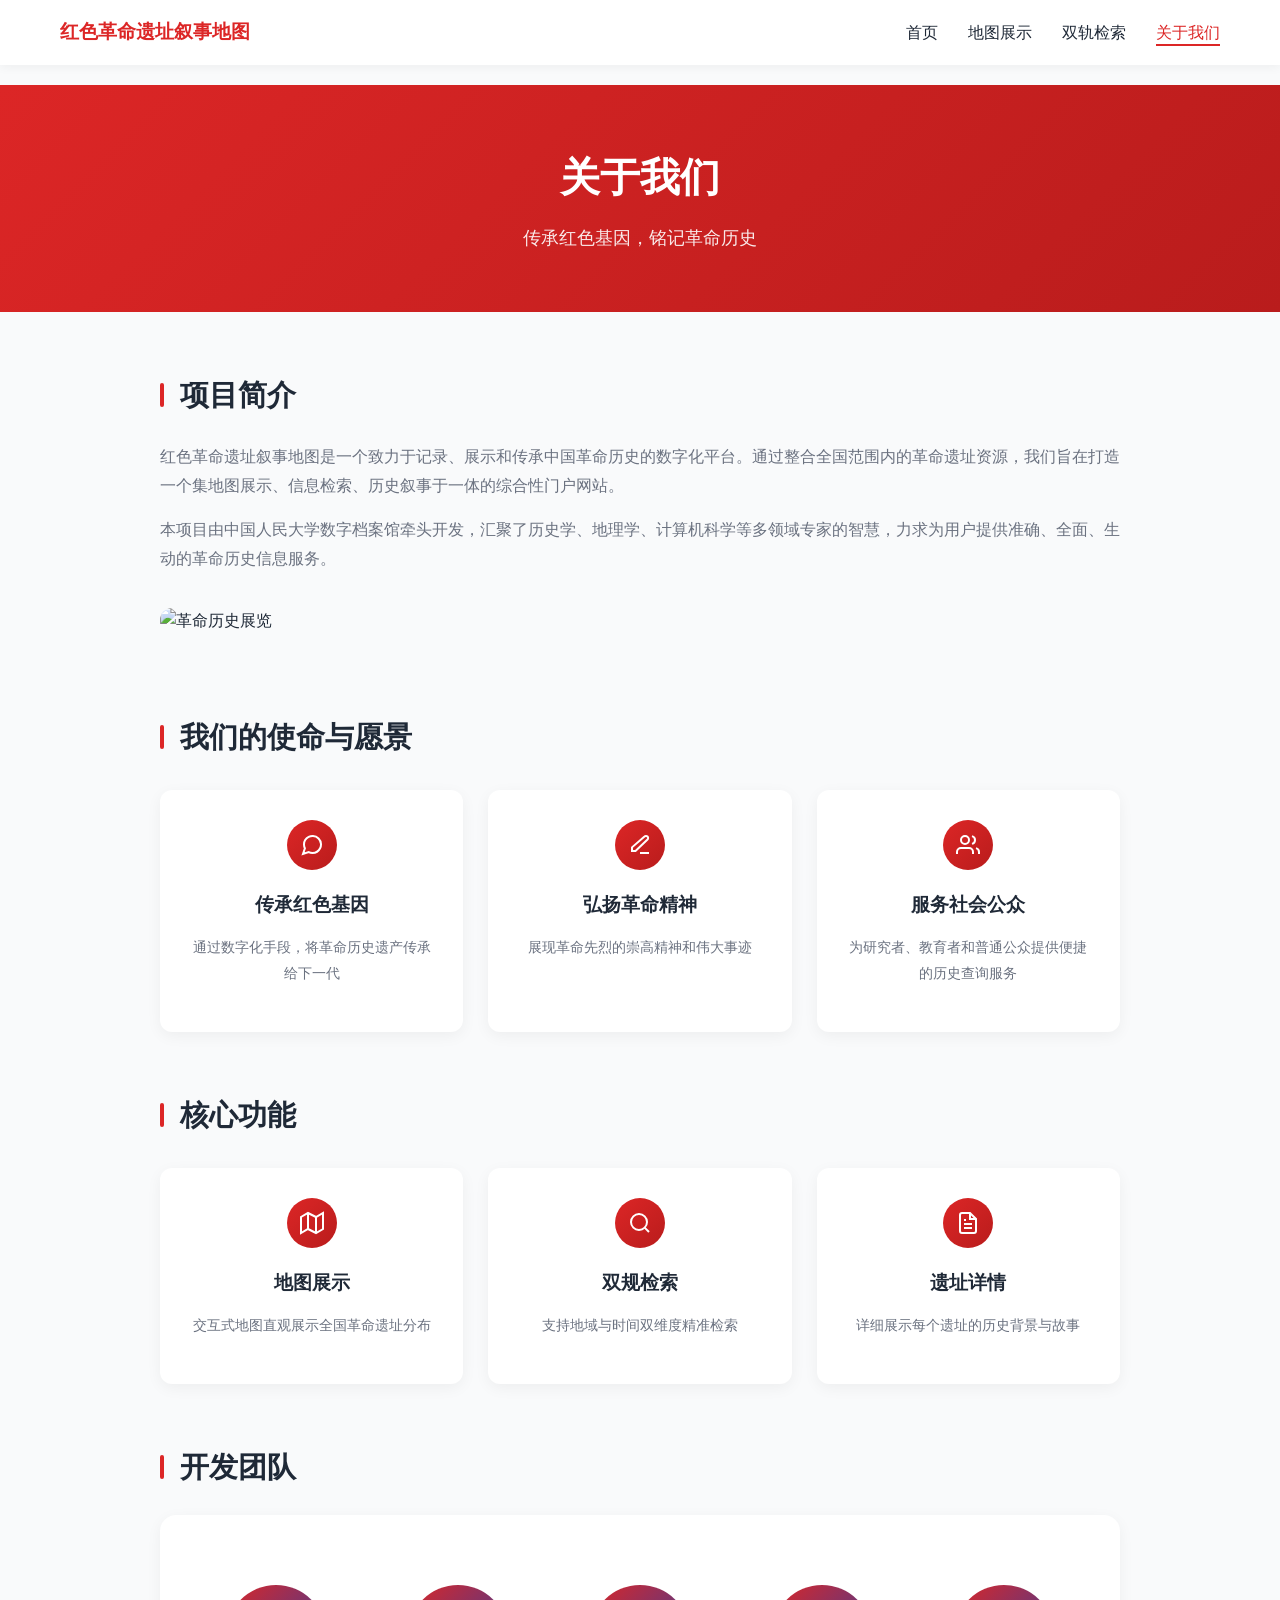
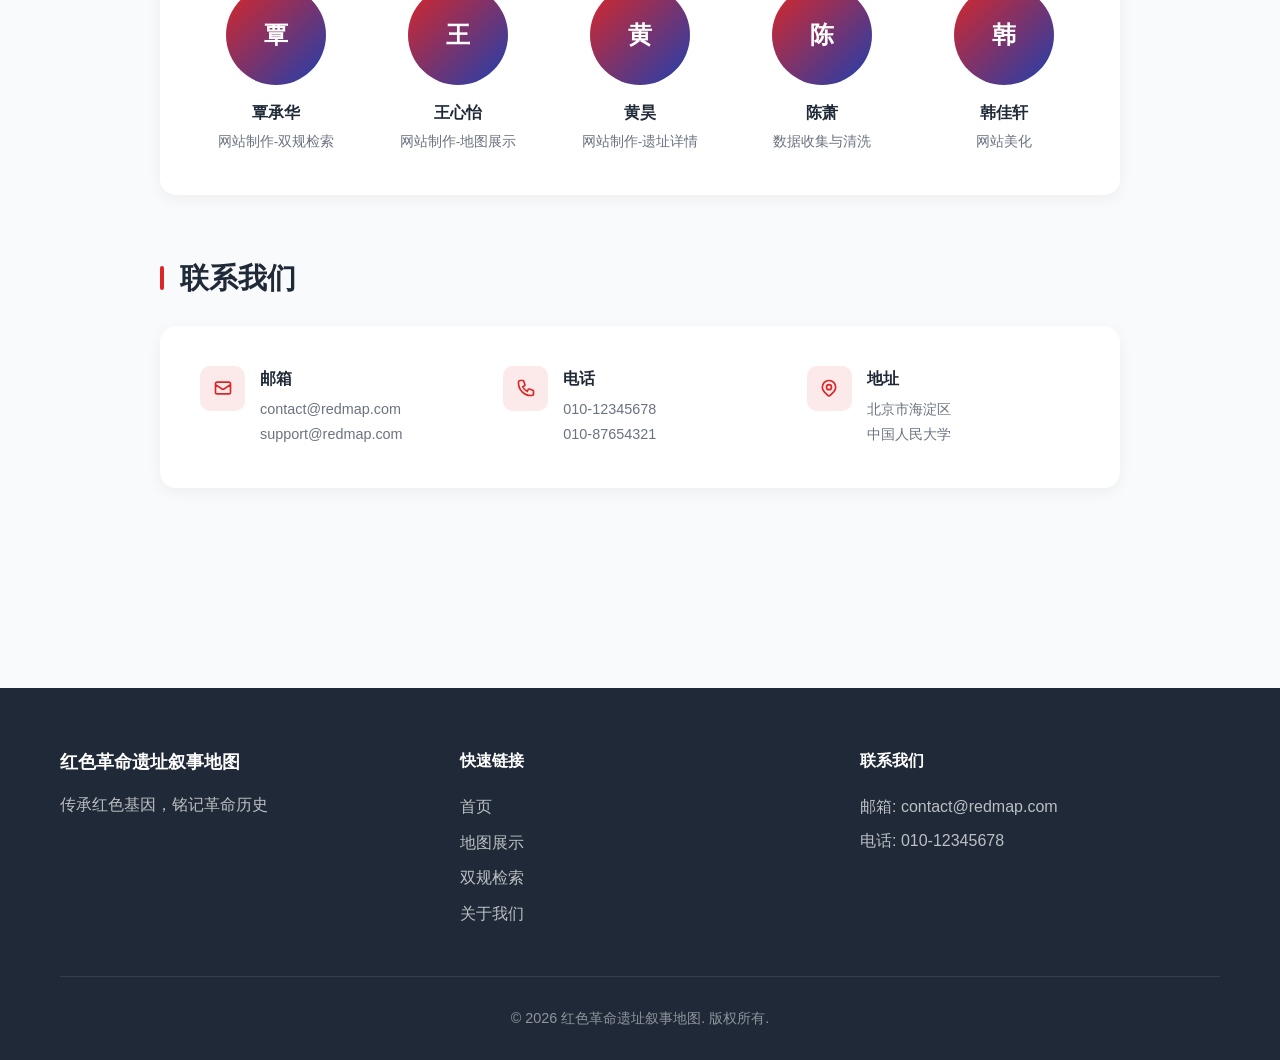
==== about.html @ 7f288722 "first submit" ====
<!DOCTYPE html>
<html lang="zh-CN">
<head>
    <meta charset="UTF-8">
    <meta name="viewport" content="width=device-width, initial-scale=1.0">
    <title>关于我们 - 红色革命遗址叙事地图</title>
    <link rel="stylesheet" href="styles.css">
    <style>
        .about-container {
            padding-top: 85px;
            min-height: calc(100vh - 65px);
            background: var(--bg-light);
            padding-bottom: 80px;
        }

        .about-hero {
            background: linear-gradient(135deg, var(--primary-color), var(--primary-dark));
            color: white;
            padding: 60px 20px;
            text-align: center;
        }

        .about-hero h1 {
            font-size: 2.5rem;
            margin-bottom: 15px;
        }

        .about-hero p {
            font-size: 1.1rem;
            opacity: 0.9;
        }

        .about-content {
            max-width: 1000px;
            margin: 0 auto;
            padding: 60px 20px;
        }

        .section {
            margin-bottom: 60px;
        }

        .section h2 {
            font-size: 1.8rem;
            margin-bottom: 25px;
            color: var(--text-dark);
            position: relative;
            padding-left: 20px;
        }

        .section h2::before {
            content: '';
            position: absolute;
            left: 0;
            top: 50%;
            transform: translateY(-50%);
            width: 4px;
            height: 24px;
            background: var(--primary-color);
            border-radius: 2px;
        }

        .section p {
            color: var(--text-light);
            line-height: 1.8;
            margin-bottom: 15px;
            font-size: 1rem;
        }

        .section img {
            max-width: 100%;
            border-radius: 12px;
            margin: 20px 0;
        }

        .mission-cards {
            display: grid;
            grid-template-columns: repeat(auto-fit, minmax(280px, 1fr));
            gap: 25px;
            margin-top: 30px;
        }

        .mission-card {
            background: white;
            padding: 30px;
            border-radius: 12px;
            box-shadow: 0 4px 15px rgba(0, 0, 0, 0.05);
            text-align: center;
        }

        .mission-card .icon {
            width: 50px;
            height: 50px;
            margin: 0 auto 20px;
            background: linear-gradient(135deg, var(--primary-color), var(--primary-dark));
            border-radius: 50%;
            display: flex;
            align-items: center;
            justify-content: center;
            color: white;
        }

        .mission-card .icon svg {
            width: 24px;
            height: 24px;
        }

        .mission-card h3 {
            margin-bottom: 15px;
            color: var(--text-dark);
        }

        .mission-card p {
            color: var(--text-light);
            font-size: 0.9rem;
        }

        .team-section {
            background: white;
            padding: 40px;
            border-radius: 16px;
            box-shadow: 0 4px 15px rgba(0, 0, 0, 0.05);
        }

        .team-grid {
            display: grid;
            grid-template-columns: repeat(auto-fit, minmax(150px, 1fr));
            gap: 30px;
            margin-top: 30px;
        }

        .team-member {
            text-align: center;
        }

        .team-member .avatar {
            width: 100px;
            height: 100px;
            margin: 0 auto 15px;
            background: linear-gradient(135deg, var(--primary-color), var(--secondary-color));
            border-radius: 50%;
            display: flex;
            align-items: center;
            justify-content: center;
            color: white;
            font-size: 1.5rem;
            font-weight: 600;
        }

        .team-member h4 {
            margin-bottom: 5px;
            color: var(--text-dark);
        }

        .team-member p {
            color: var(--text-light);
            font-size: 0.85rem;
            margin: 0;
        }

        .contact-info {
            background: white;
            padding: 40px;
            border-radius: 16px;
            box-shadow: 0 4px 15px rgba(0, 0, 0, 0.05);
        }

        .contact-grid {
            display: grid;
            grid-template-columns: repeat(auto-fit, minmax(200px, 1fr));
            gap: 30px;
        }

        .contact-item {
            display: flex;
            align-items: flex-start;
            gap: 15px;
        }

        .contact-item .icon {
            width: 45px;
            height: 45px;
            background: rgba(220, 38, 38, 0.1);
            border-radius: 10px;
            display: flex;
            align-items: center;
            justify-content: center;
            color: var(--primary-color);
            flex-shrink: 0;
        }

        .contact-item .icon svg {
            width: 20px;
            height: 20px;
        }

        .contact-item h4 {
            margin-bottom: 5px;
            color: var(--text-dark);
        }

        .contact-item p {
            color: var(--text-light);
            margin: 0;
            font-size: 0.9rem;
        }
    </style>
</head>
<body>
    <nav class="navbar">
        <div class="nav-container">
            <div class="nav-logo">
                <span>红色革命遗址叙事地图</span>
            </div>
            <ul class="nav-links">
                <li><a href="index.html">首页</a></li>
                <li><a href="map.html">地图展示</a></li>
                <li><a href="search.html">双轨检索</a></li>
                <li><a href="about.html" class="active">关于我们</a></li>
            </ul>
            <div class="hamburger">
                <span></span>
                <span></span>
                <span></span>
            </div>
        </div>
    </nav>

    <div class="about-container">
        <div class="about-hero">
            <h1>关于我们</h1>
            <p>传承红色基因，铭记革命历史</p>
        </div>

        <div class="about-content">
            <div class="section">
                <h2>项目简介</h2>
                <p>红色革命遗址叙事地图是一个致力于记录、展示和传承中国革命历史的数字化平台。通过整合全国范围内的革命遗址资源，我们旨在打造一个集地图展示、信息检索、历史叙事于一体的综合性门户网站。</p>
                <p>本项目由中国人民大学数字档案馆牵头开发，汇聚了历史学、地理学、计算机科学等多领域专家的智慧，力求为用户提供准确、全面、生动的革命历史信息服务。</p>
                <img src="https://trae-api-cn.mchost.guru/api/ide/v1/text_to_image?prompt=red%20revolutionary%20museum%20interior%20with%20historical%20exhibits&image_size=landscape_16_9" alt="革命历史展览">
            </div>

            <div class="section">
                <h2>我们的使命与愿景</h2>
                <div class="mission-cards">
                    <div class="mission-card">
                        <div class="icon">
                            <svg viewBox="0 0 24 24" fill="none" stroke="currentColor" stroke-width="2">
                                <path d="M21 11.5a8.38 8.38 0 0 1-.9 3.8 8.5 8.5 0 0 1-7.6 4.7 8.38 8.38 0 0 1-3.8-.9L3 21l1.9-5.7a8.38 8.38 0 0 1-.9-3.8 8.5 8.5 0 0 1 4.7-7.6 8.38 8.38 0 0 1 3.8-.9h.5a8.48 8.48 0 0 1 8 8v.5z"></path>
                            </svg>
                        </div>
                        <h3>传承红色基因</h3>
                        <p>通过数字化手段，将革命历史遗产传承给下一代</p>
                    </div>
                    <div class="mission-card">
                        <div class="icon">
                            <svg viewBox="0 0 24 24" fill="none" stroke="currentColor" stroke-width="2">
                                <path d="M12 20h9M16.5 3.5a2.121 2.121 0 0 1 3 3L7.5 18H4v-3.667L16.5 3.5z"></path>
                            </svg>
                        </div>
                        <h3>弘扬革命精神</h3>
                        <p>展现革命先烈的崇高精神和伟大事迹</p>
                    </div>
                    <div class="mission-card">
                        <div class="icon">
                            <svg viewBox="0 0 24 24" fill="none" stroke="currentColor" stroke-width="2">
                                <path d="M17 21v-2a4 4 0 0 0-4-4H5a4 4 0 0 0-4 4v2"></path>
                                <circle cx="9" cy="7" r="4"></circle>
                                <path d="M23 21v-2a4 4 0 0 0-3-3.87"></path>
                                <path d="M16 3.13a4 4 0 0 1 0 7.75"></path>
                            </svg>
                        </div>
                        <h3>服务社会公众</h3>
                        <p>为研究者、教育者和普通公众提供便捷的历史查询服务</p>
                    </div>
                </div>
            </div>

            <div class="section">
                <h2>核心功能</h2>
                <div class="mission-cards">
                    <div class="mission-card">
                        <div class="icon">
                            <svg viewBox="0 0 24 24" fill="none" stroke="currentColor" stroke-width="2">
                                <polygon points="1 6 1 22 8 18 16 22 23 18 23 2 16 6 8 2 1 6"></polygon>
                                <line x1="8" y1="2" x2="8" y2="18"></line>
                                <line x1="16" y1="6" x2="16" y2="22"></line>
                            </svg>
                        </div>
                        <h3>地图展示</h3>
                        <p>交互式地图直观展示全国革命遗址分布</p>
                    </div>
                    <div class="mission-card">
                        <div class="icon">
                            <svg viewBox="0 0 24 24" fill="none" stroke="currentColor" stroke-width="2">
                                <circle cx="11" cy="11" r="8"></circle>
                                <line x1="21" y1="21" x2="16.65" y2="16.65"></line>
                            </svg>
                        </div>
                        <h3>双规检索</h3>
                        <p>支持地域与时间双维度精准检索</p>
                    </div>
                    <div class="mission-card">
                        <div class="icon">
                            <svg viewBox="0 0 24 24" fill="none" stroke="currentColor" stroke-width="2">
                                <path d="M14 2H6a2 2 0 0 0-2 2v16a2 2 0 0 0 2 2h12a2 2 0 0 0 2-2V8z"></path>
                                <polyline points="14 2 14 8 20 8"></polyline>
                                <line x1="16" y1="13" x2="8" y2="13"></line>
                                <line x1="16" y1="17" x2="8" y2="17"></line>
                                <polyline points="10 9 9 9 8 9"></polyline>
                            </svg>
                        </div>
                        <h3>遗址详情</h3>
                        <p>详细展示每个遗址的历史背景与故事</p>
                    </div>
                </div>
            </div>

            <div class="section">
                <h2>开发团队</h2>
                <div class="team-section">
                    <div class="team-grid">
                        <div class="team-member">
                            <div class="avatar">覃</div>
                            <h4>覃承华</h4>
                            <p>网站制作-双规检索</p>
                        </div>
                        <div class="team-member">
                            <div class="avatar">王</div>
                            <h4>王心怡</h4>
                            <p>网站制作-地图展示</p>
                        </div>
                        <div class="team-member">
                            <div class="avatar">黄</div>
                            <h4>黄昊</h4>
                            <p>网站制作-遗址详情</p>
                        </div>
                        <div class="team-member">
                            <div class="avatar">陈</div>
                            <h4>陈萧</h4>
                            <p>数据收集与清洗</p>
                        </div>
                        <div class="team-member">
                            <div class="avatar">韩</div>
                            <h4>韩佳轩</h4>
                            <p>网站美化</p>
                        </div>
                    </div>
                </div>
            </div>

            <div class="section">
                <h2>联系我们</h2>
                <div class="contact-info">
                    <div class="contact-grid">
                        <div class="contact-item">
                            <div class="icon">
                                <svg viewBox="0 0 24 24" fill="none" stroke="currentColor" stroke-width="2">
                                    <path d="M3 8l7.89 5.26a2 2 0 0 0 2.22 0L21 8M5 19h14a2 2 0 0 0 2-2V7a2 2 0 0 0-2-2H5a2 2 0 0 0-2 2v10a2 2 0 0 0 2 2z"></path>
                                </svg>
                            </div>
                            <div>
                                <h4>邮箱</h4>
                                <p>contact@redmap.com</p>
                                <p>support@redmap.com</p>
                            </div>
                        </div>
                        <div class="contact-item">
                            <div class="icon">
                                <svg viewBox="0 0 24 24" fill="none" stroke="currentColor" stroke-width="2">
                                    <path d="M3 5a2 2 0 0 1 2-2h3.28a1 1 0 0 1 .948.684l1.498 4.493a1 1 0 0 1-.502 1.21l-2.257 1.13a11.042 11.042 0 0 0 5.516 5.516l1.13-2.257a1 1 0 0 1 1.21-.502l4.493 1.498a1 1 0 0 1 .684.949V19a2 2 0 0 1-2 2h-1C9.716 21 3 14.284 3 6V5z"></path>
                                </svg>
                            </div>
                            <div>
                                <h4>电话</h4>
                                <p>010-12345678</p>
                                <p>010-87654321</p>
                            </div>
                        </div>
                        <div class="contact-item">
                            <div class="icon">
                                <svg viewBox="0 0 24 24" fill="none" stroke="currentColor" stroke-width="2">
                                    <path d="M17.657 16.657L13.414 20.9a1.998 1.998 0 0 1-2.827 0l-4.244-4.243a8 8 0 1 1 11.314 0z"></path>
                                    <path d="M15 11a3 3 0 1 1-6 0 3 3 0 0 1 6 0z"></path>
                                </svg>
                            </div>
                            <div>
                                <h4>地址</h4>
                                <p>北京市海淀区</p>
                                <p>中国人民大学</p>
                            </div>
                        </div>
                    </div>
                </div>
            </div>
        </div>
    </div>

    <footer class="footer">
        <div class="container">
            <div class="footer-content">
                <div class="footer-info">
                    <div class="footer-logo">
                        <span>红色革命遗址叙事地图</span>
                    </div>
                    <p>传承红色基因，铭记革命历史</p>
                </div>
                <div class="footer-links">
                    <h4>快速链接</h4>
                    <ul>
                        <li><a href="index.html">首页</a></li>
                        <li><a href="map.html">地图展示</a></li>
                        <li><a href="search.html">双规检索</a></li>
                        <li><a href="about.html">关于我们</a></li>
                    </ul>
                </div>
                <div class="footer-contact">
                    <h4>联系我们</h4>
                    <p>邮箱: contact@redmap.com</p>
                    <p>电话: 010-12345678</p>
                </div>
            </div>
            <div class="footer-bottom">
                <p>&copy; 2026 红色革命遗址叙事地图. 版权所有.</p>
            </div>
        </div>
    </footer>

    <script src="script.js"></script>
</body>
</html>
---- styles.css ----
* {
    margin: 0;
    padding: 0;
    box-sizing: border-box;
}

:root {
    --primary-color: #dc2626;
    --primary-dark: #b91c1c;
    --secondary-color: #1e40af;
    --text-dark: #1f2937;
    --text-light: #6b7280;
    --bg-light: #f9fafb;
    --bg-white: #ffffff;
    --border-color: #e5e7eb;
}

body {
    font-family: 'PingFang SC', 'Microsoft YaHei', sans-serif;
    line-height: 1.6;
    color: var(--text-dark);
}

.container {
    max-width: 1200px;
    margin: 0 auto;
    padding: 0 20px;
}

.navbar {
    position: fixed;
    top: 0;
    left: 0;
    width: 100%;
    background: rgba(255, 255, 255, 0.95);
    backdrop-filter: blur(10px);
    box-shadow: 0 2px 10px rgba(0, 0, 0, 0.05);
    z-index: 1000;
}

.nav-container {
    max-width: 1200px;
    margin: 0 auto;
    padding: 0 20px;
    display: flex;
    justify-content: space-between;
    align-items: center;
    height: 65px;
}

.nav-logo {
    display: flex;
    align-items: center;
    gap: 10px;
}

.nav-logo img {
    width: 40px;
    height: 40px;
    border-radius: 8px;
}

.nav-logo span {
    font-size: 1.2rem;
    font-weight: 700;
    color: var(--primary-color);
}

.nav-links {
    display: flex;
    list-style: none;
    gap: 30px;
}

.nav-links a {
    text-decoration: none;
    color: var(--text-dark);
    font-weight: 500;
    transition: color 0.3s;
    position: relative;
}

.nav-links a:hover,
.nav-links a.active {
    color: var(--primary-color);
}

.nav-links a.active::after {
    content: '';
    position: absolute;
    bottom: -5px;
    left: 0;
    width: 100%;
    height: 2px;
    background: var(--primary-color);
}

.hamburger {
    display: none;
    flex-direction: column;
    gap: 5px;
    cursor: pointer;
}

.hamburger span {
    width: 25px;
    height: 2px;
    background: var(--text-dark);
}

.hero {
    position: relative;
    height: 100vh;
    display: flex;
    align-items: center;
    justify-content: center;
    overflow: hidden;
}

.hero-bg {
    position: absolute;
    top: 0;
    left: 0;
    width: 100%;
    height: 100%;
    background: url('index_background.png') center center / cover no-repeat;
}

.hero-content {
    position: relative;
    z-index: 1;
    text-align: center;
    color: #D4AF37;
    padding: 0 20px;
}

.hero-content h1 {
    font-size: 3.5rem;
    font-weight: 800;
    margin-bottom: 20px;
    text-shadow: 2px 2px 10px rgba(0, 0, 0, 0.5);
}

.hero-content p {
    font-size: 1.3rem;
    margin-bottom: 40px;
    opacity: 0.9;
}

.hero-buttons {
    display: flex;
    gap: 20px;
    justify-content: center;
    flex-wrap: wrap;
}

.btn {
    padding: 14px 32px;
    border-radius: 50px;
    text-decoration: none;
    font-weight: 600;
    transition: all 0.3s;
    display: inline-block;
}

.btn-primary {
    background: white;
    color: var(--primary-color);
}

.btn-primary:hover {
    background: rgba(255, 255, 255, 0.9);
    transform: translateY(-2px);
    box-shadow: 0 5px 20px rgba(0, 0, 0, 0.2);
}

.btn-secondary {
    background: transparent;
    color: white;
    border: 2px solid white;
}

.btn-secondary:hover {
    background: white;
    color: var(--primary-color);
}

.features {
    padding: 80px 0;
    background: var(--bg-light);
}

.features h2 {
    text-align: center;
    font-size: 2.2rem;
    margin-bottom: 50px;
    color: var(--text-dark);
}

.features-grid {
    display: grid;
    grid-template-columns: repeat(auto-fit, minmax(300px, 1fr));
    gap: 30px;
}

.feature-card {
    background: white;
    padding: 40px 30px;
    border-radius: 16px;
    box-shadow: 0 4px 15px rgba(0, 0, 0, 0.05);
    text-align: center;
    transition: transform 0.3s, box-shadow 0.3s;
}

.feature-card:hover {
    transform: translateY(-8px);
    box-shadow: 0 10px 30px rgba(0, 0, 0, 0.1);
}

.feature-icon {
    width: 60px;
    height: 60px;
    margin: 0 auto 20px;
    background: linear-gradient(135deg, var(--primary-color), var(--primary-dark));
    border-radius: 16px;
    display: flex;
    align-items: center;
    justify-content: center;
    color: white;
}

.feature-icon svg {
    width: 28px;
    height: 28px;
}

.feature-card h3 {
    font-size: 1.3rem;
    margin-bottom: 10px;
    color: var(--text-dark);
}

.feature-card p {
    color: var(--text-light);
    font-size: 0.95rem;
}

.stats {
    padding: 80px 0;
    background: linear-gradient(135deg, var(--primary-color), var(--primary-dark));
}

.stats-grid {
    display: grid;
    grid-template-columns: repeat(auto-fit, minmax(150px, 1fr));
    gap: 40px;
}

.stat-item {
    text-align: center;
    color: white;
}

.stat-number {
    font-size: 3rem;
    font-weight: 800;
    margin-bottom: 10px;
}

.stat-label {
    font-size: 1rem;
    opacity: 0.9;
}

.highlights {
    padding: 80px 0;
    background: white;
}

.highlights h2 {
    text-align: center;
    font-size: 2.2rem;
    margin-bottom: 50px;
    color: var(--text-dark);
}

.highlights-grid {
    display: grid;
    grid-template-columns: repeat(auto-fit, minmax(350px, 1fr));
    gap: 30px;
}

.highlight-card {
    border-radius: 16px;
    overflow: hidden;
    box-shadow: 0 4px 15px rgba(0, 0, 0, 0.1);
    transition: transform 0.3s;
}

.highlight-card:hover {
    transform: translateY(-5px);
}

.highlight-card img {
    width: 100%;
    height: 200px;
    object-fit: cover;
}

.highlight-content {
    padding: 20px;
}

.highlight-content h3 {
    font-size: 1.2rem;
    margin-bottom: 5px;
    color: var(--text-dark);
}

.highlight-content p {
    color: var(--text-light);
    font-size: 0.9rem;
    margin-bottom: 10px;
}

.tag {
    display: inline-block;
    padding: 4px 12px;
    background: rgba(220, 38, 38, 0.1);
    color: var(--primary-color);
    border-radius: 20px;
    font-size: 0.8rem;
    font-weight: 500;
}

.footer {
    background: var(--text-dark);
    color: white;
    padding: 60px 0 30px;
}

.footer-content {
    display: grid;
    grid-template-columns: repeat(auto-fit, minmax(250px, 1fr));
    gap: 40px;
    margin-bottom: 40px;
}

.footer-logo {
    display: flex;
    align-items: center;
    gap: 10px;
    margin-bottom: 15px;
}

.footer-logo img {
    width: 40px;
    height: 40px;
    border-radius: 8px;
}

.footer-logo span {
    font-size: 1.1rem;
    font-weight: 600;
}

.footer-info p {
    color: rgba(255, 255, 255, 0.7);
}

.footer-links h4,
.footer-contact h4 {
    margin-bottom: 20px;
    font-size: 1rem;
}

.footer-links ul {
    list-style: none;
}

.footer-links li {
    margin-bottom: 10px;
}

.footer-links a {
    color: rgba(255, 255, 255, 0.7);
    text-decoration: none;
    transition: color 0.3s;
}

.footer-links a:hover {
    color: white;
}

.footer-contact p {
    color: rgba(255, 255, 255, 0.7);
    margin-bottom: 8px;
}

.footer-bottom {
    border-top: 1px solid rgba(255, 255, 255, 0.1);
    padding-top: 30px;
    text-align: center;
    color: rgba(255, 255, 255, 0.5);
    font-size: 0.9rem;
}

@media (max-width: 768px) {
    .nav-links {
        position: fixed;
        top: 65px;
        left: -100%;
        width: 100%;
        background: white;
        flex-direction: column;
        padding: 20px;
        gap: 15px;
        transition: left 0.3s;
        box-shadow: 0 5px 15px rgba(0, 0, 0, 0.1);
    }

    .nav-links.active {
        left: 0;
    }

    .hamburger {
        display: flex;
    }

    .hero-content h1 {
        font-size: 2.2rem;
    }

    .hero-content p {
        font-size: 1.1rem;
    }

    .stats-grid {
        gap: 20px;
    }

    .stat-number {
        font-size: 2rem;
    }
}
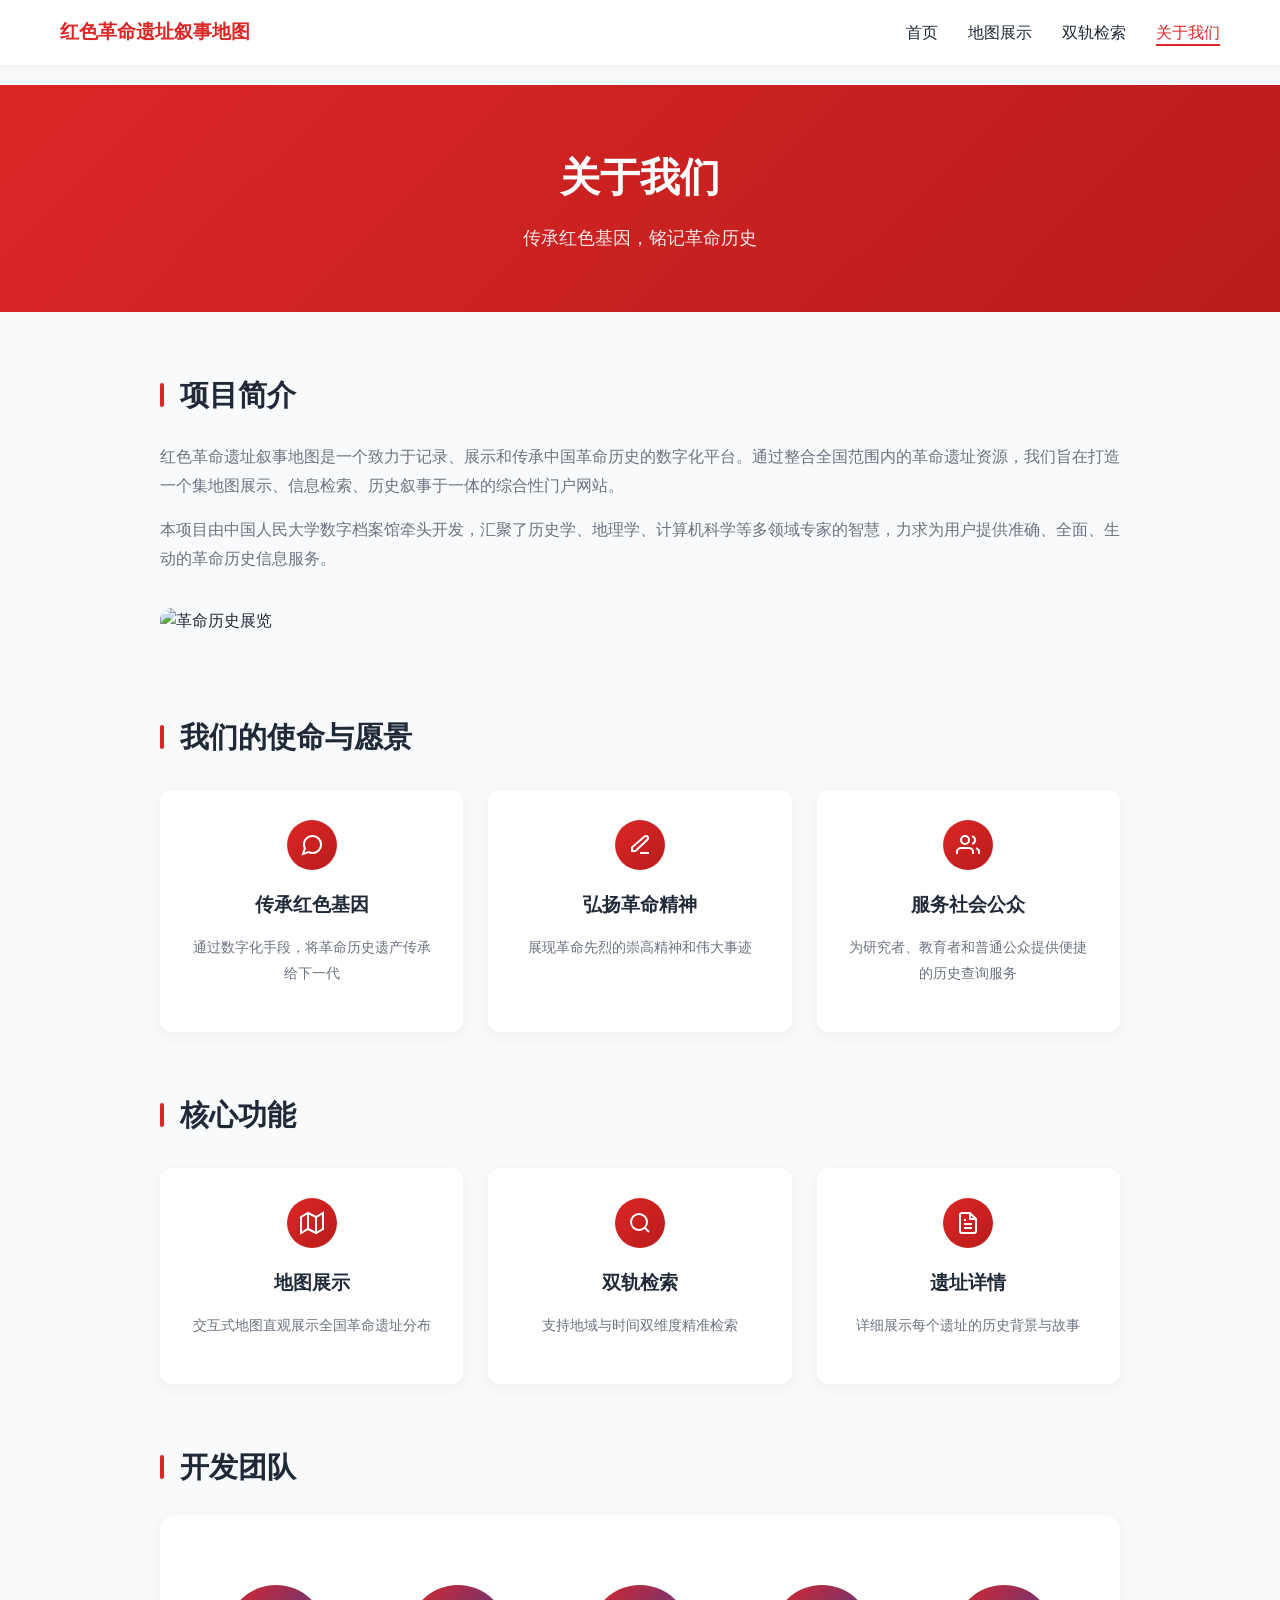
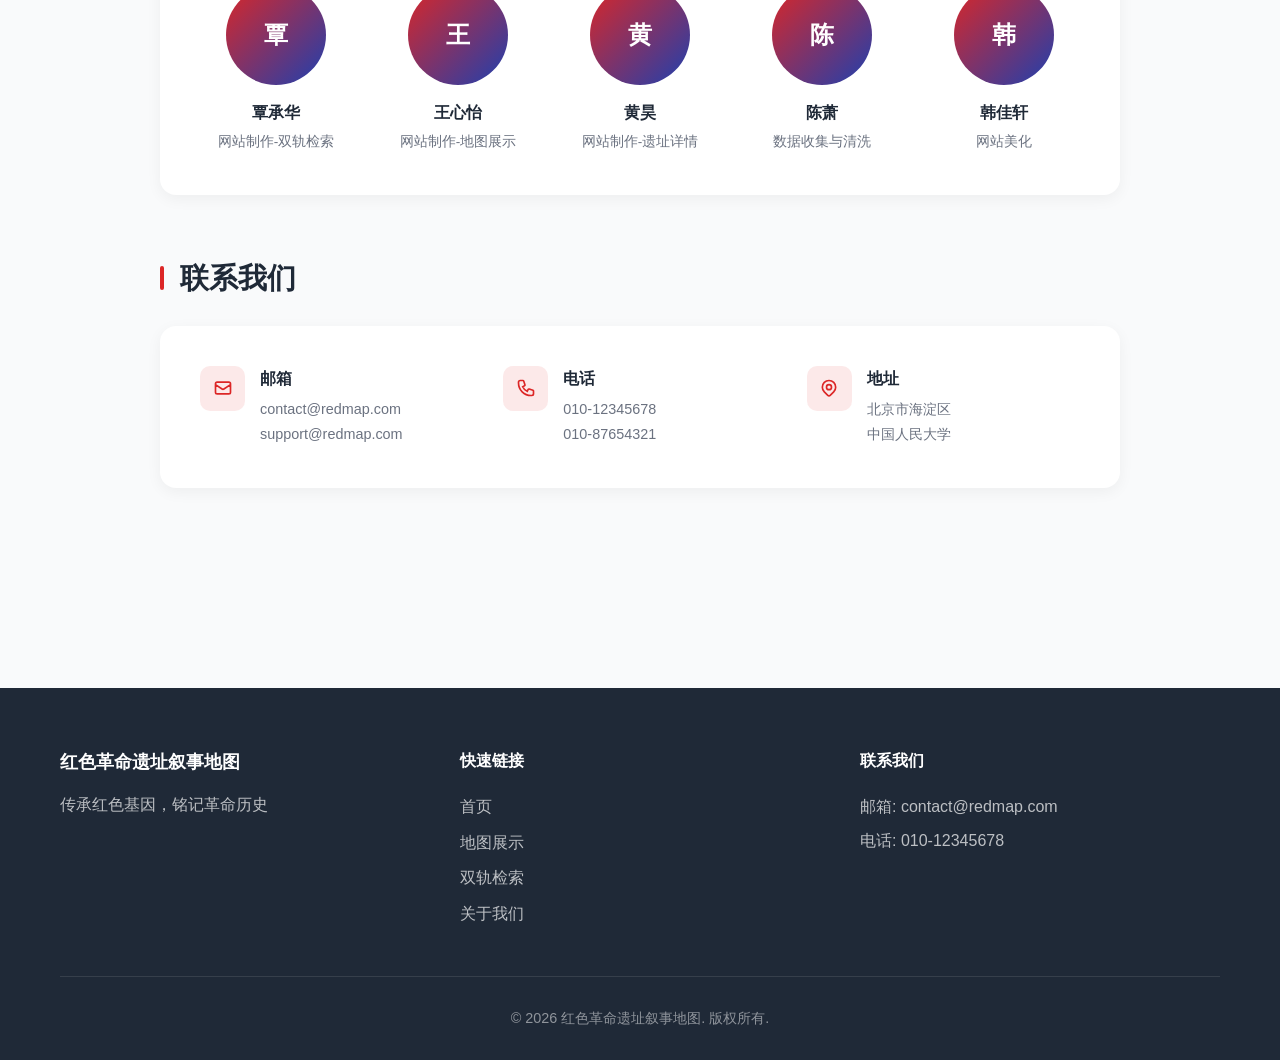
==== commit 1cb6aa99: "Add red site detail pages" ====
--- a/about.html
+++ b/about.html
@@ -297,7 +297,7 @@
                                 <line x1="21" y1="21" x2="16.65" y2="16.65"></line>
                             </svg>
                         </div>
-                        <h3>双规检索</h3>
+                        <h3>双轨检索</h3>
                         <p>支持地域与时间双维度精准检索</p>
                     </div>
                     <div class="mission-card">
@@ -323,7 +323,7 @@
                         <div class="team-member">
                             <div class="avatar">覃</div>
                             <h4>覃承华</h4>
-                            <p>网站制作-双规检索</p>
+                            <p>网站制作-双轨检索</p>
                         </div>
                         <div class="team-member">
                             <div class="avatar">王</div>
@@ -410,7 +410,7 @@
                     <ul>
                         <li><a href="index.html">首页</a></li>
                         <li><a href="map.html">地图展示</a></li>
-                        <li><a href="search.html">双规检索</a></li>
+                        <li><a href="search.html">双轨检索</a></li>
                         <li><a href="about.html">关于我们</a></li>
                     </ul>
                 </div>
@@ -428,4 +428,4 @@
 
     <script src="script.js"></script>
 </body>
-</html>+</html>
--- a/styles.css
+++ b/styles.css
@@ -291,10 +291,13 @@
 }
 
 .highlight-card {
+    display: block;
     border-radius: 16px;
     overflow: hidden;
     box-shadow: 0 4px 15px rgba(0, 0, 0, 0.1);
     transition: transform 0.3s;
+    text-decoration: none;
+    color: inherit;
 }
 
 .highlight-card:hover {
@@ -442,4 +445,4 @@
     .stat-number {
         font-size: 2rem;
     }
-}+}
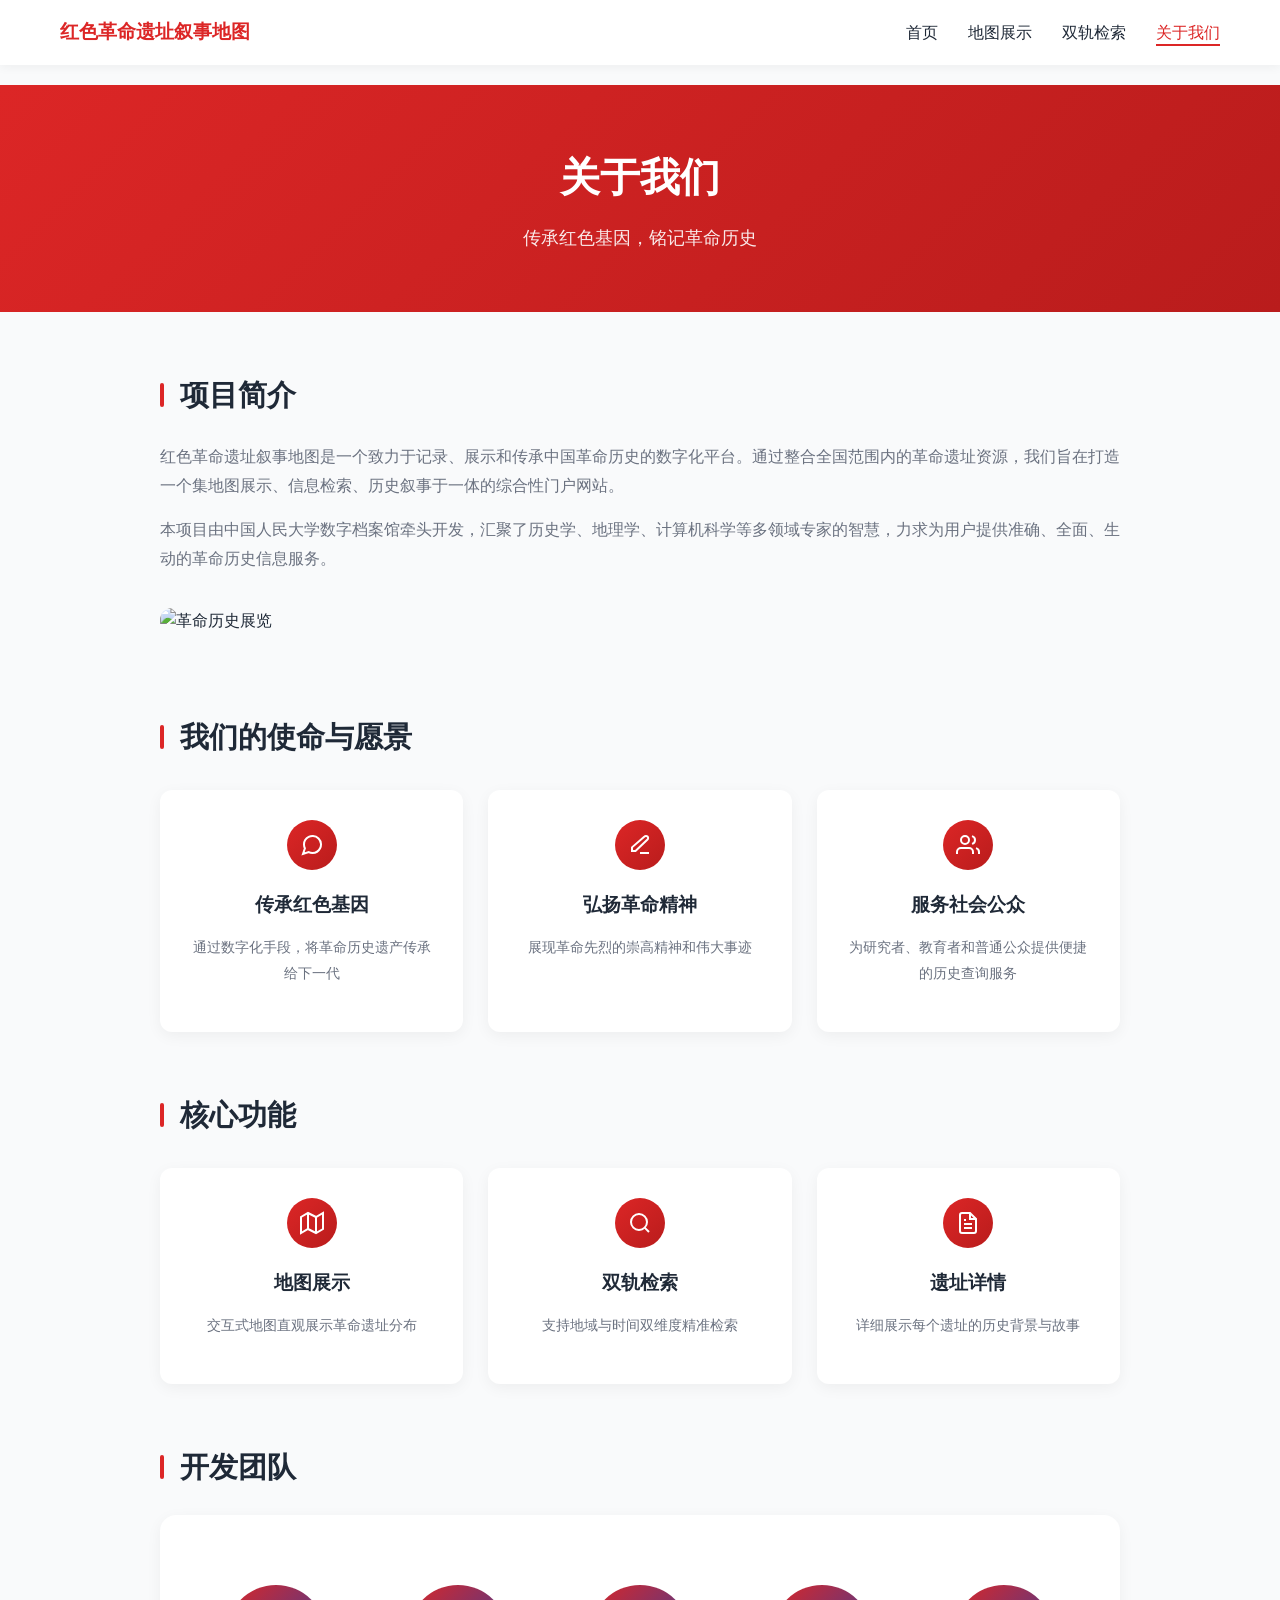
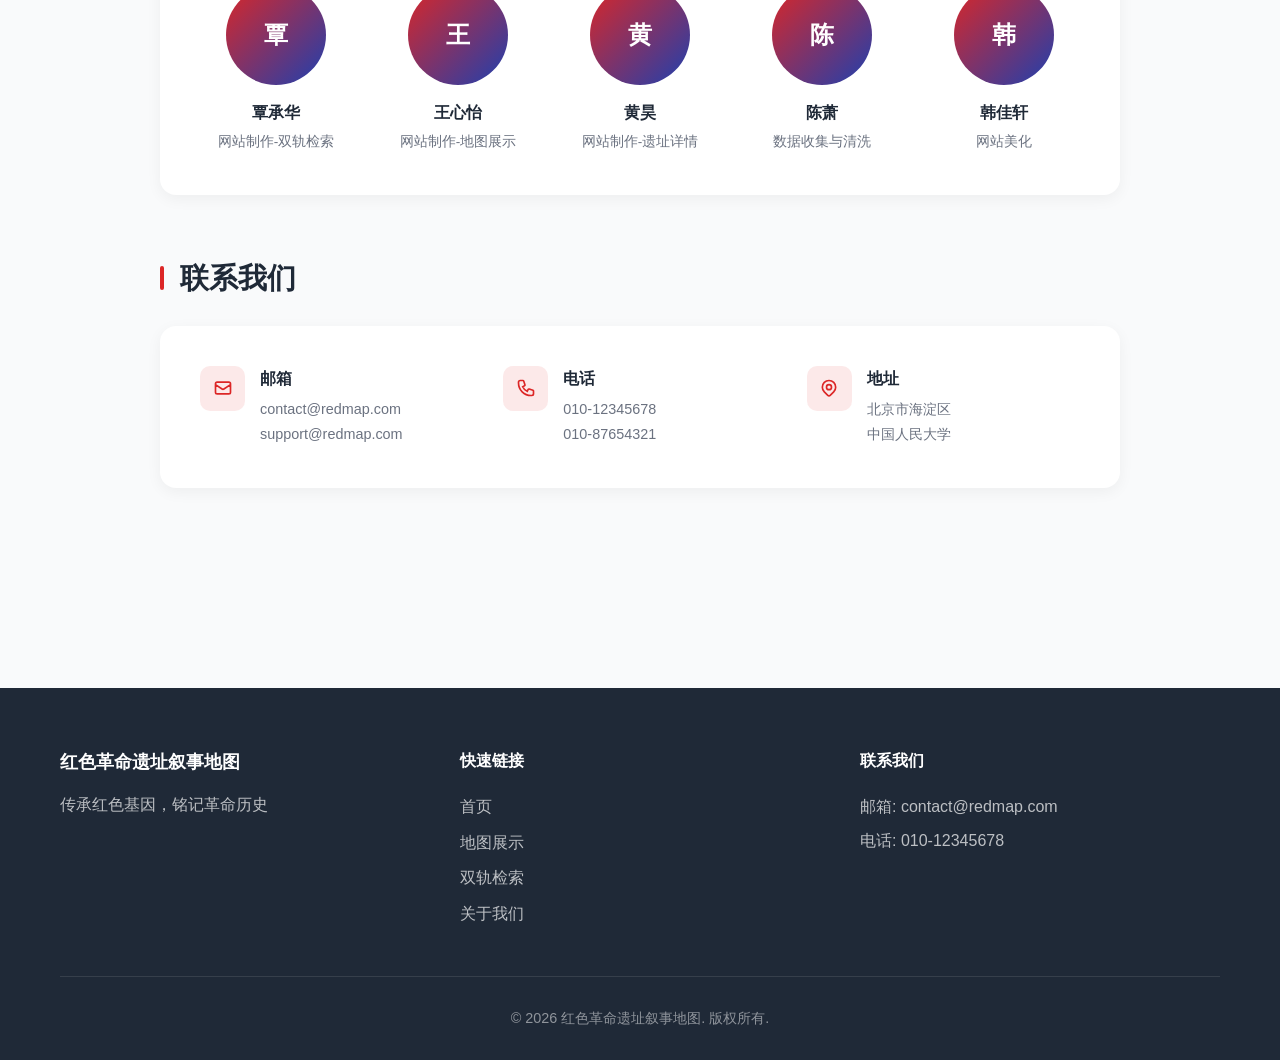
==== commit 07a4ef95: "Update about.html" ====
--- a/about.html
+++ b/about.html
@@ -288,7 +288,7 @@
                             </svg>
                         </div>
                         <h3>地图展示</h3>
-                        <p>交互式地图直观展示全国革命遗址分布</p>
+                        <p>交互式地图直观展示革命遗址分布</p>
                     </div>
                     <div class="mission-card">
                         <div class="icon">
--- a/styles.css
+++ b/styles.css
@@ -130,19 +130,23 @@
     position: relative;
     z-index: 1;
     text-align: center;
-    color: #D4AF37;
+    color: #b59d25;
     padding: 0 20px;
 }
 
 .hero-content h1 {
-    font-size: 3.5rem;
+    letter-spacing: 0.13em;
+    font-size: 4.5rem;
+    font-family: 'ZCOOL KuaiLe', cursive;
     font-weight: 800;
     margin-bottom: 20px;
-    text-shadow: 2px 2px 10px rgba(0, 0, 0, 0.5);
+    text-shadow: 2px 2px 10px rgba(0, 0, 0, 0.2);
 }
 
 .hero-content p {
-    font-size: 1.3rem;
+    font-family: 'STKaiti', cursive;
+    font-weight: 600;
+    font-size: 1.4rem;
     margin-bottom: 40px;
     opacity: 0.9;
 }
@@ -259,9 +263,13 @@
 .stat-item {
     text-align: center;
     color: white;
+    background: rgba(255,255,255,0.25); 
+     border-radius: 8px; 
+     padding: 24px 16px; 
 }
 
 .stat-number {
+    color: #ffffff;
     font-size: 3rem;
     font-weight: 800;
     margin-bottom: 10px;
@@ -446,3 +454,10 @@
         font-size: 2rem;
     }
 }
+
+.retrieve-btn:hover {
+    background-color: #991b1b;
+    transform: scale(1.05);
+    transition: all 0.3s ease;
+}
+
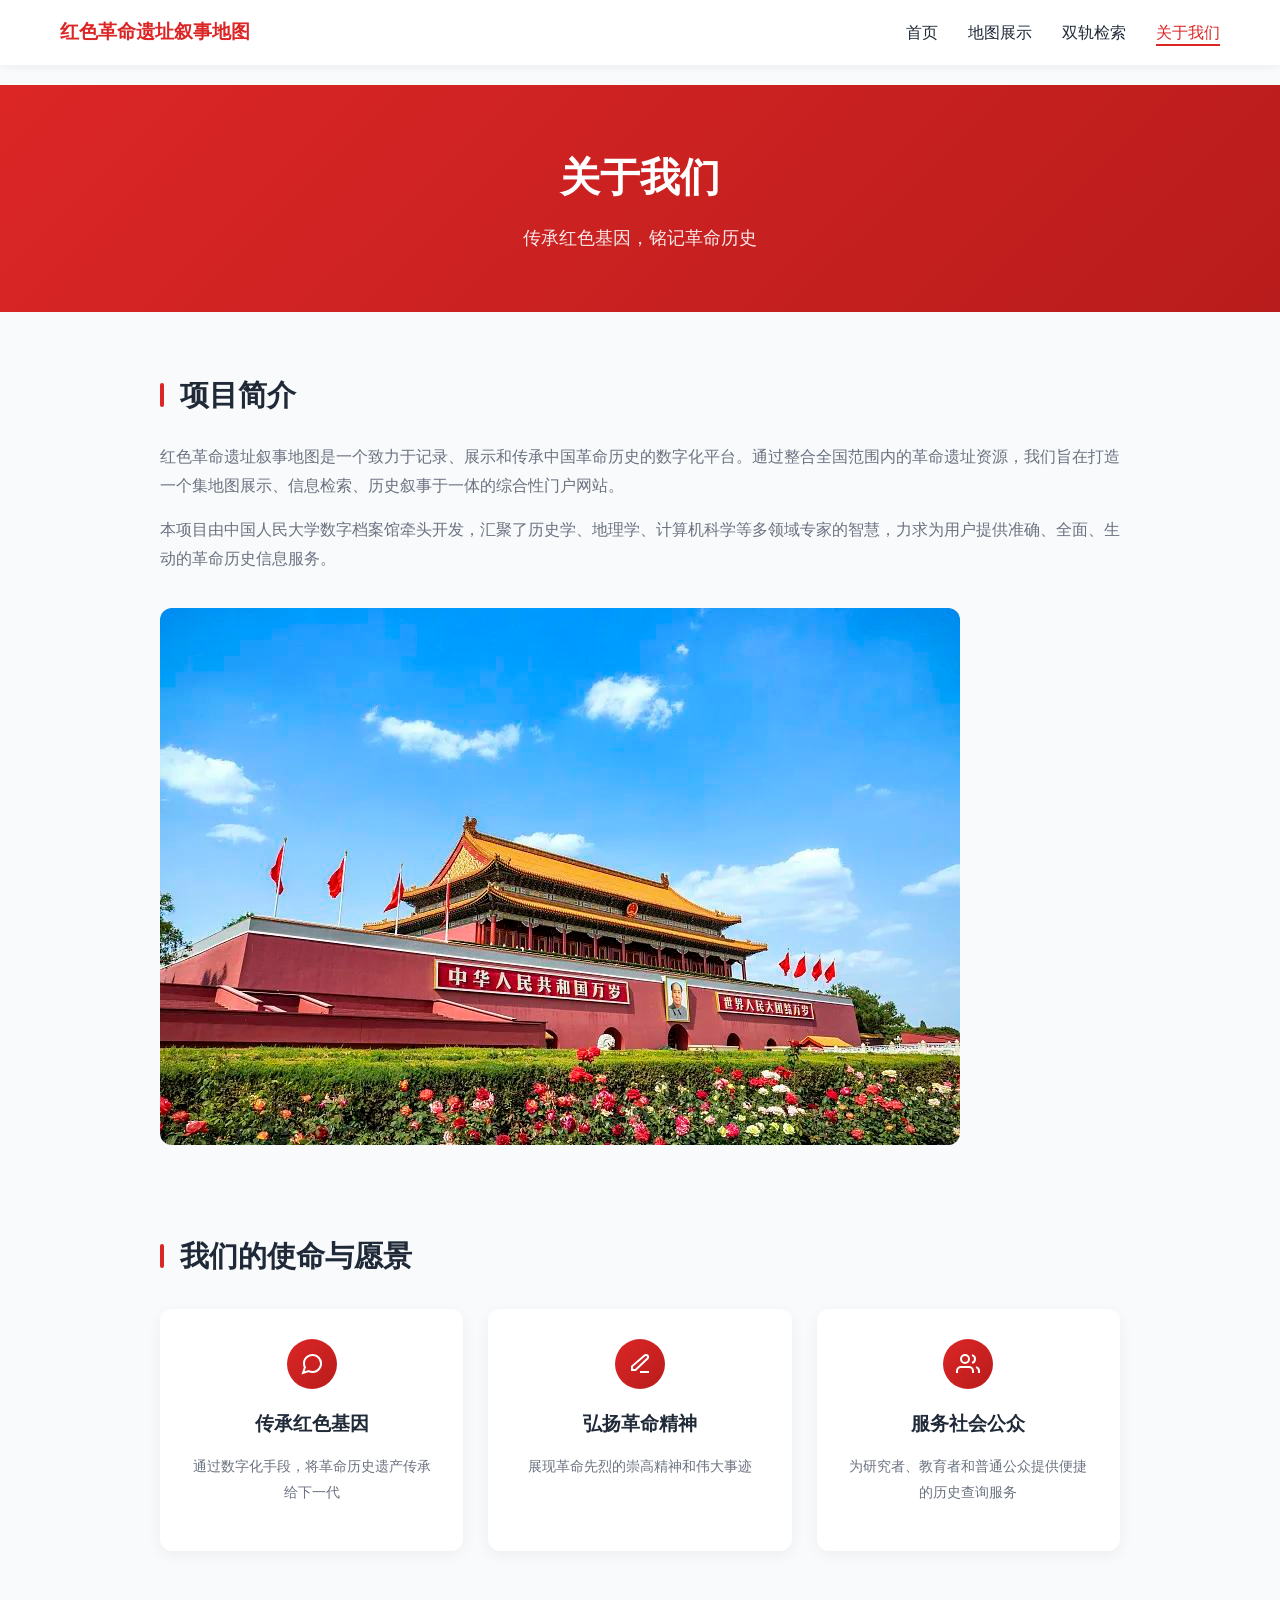
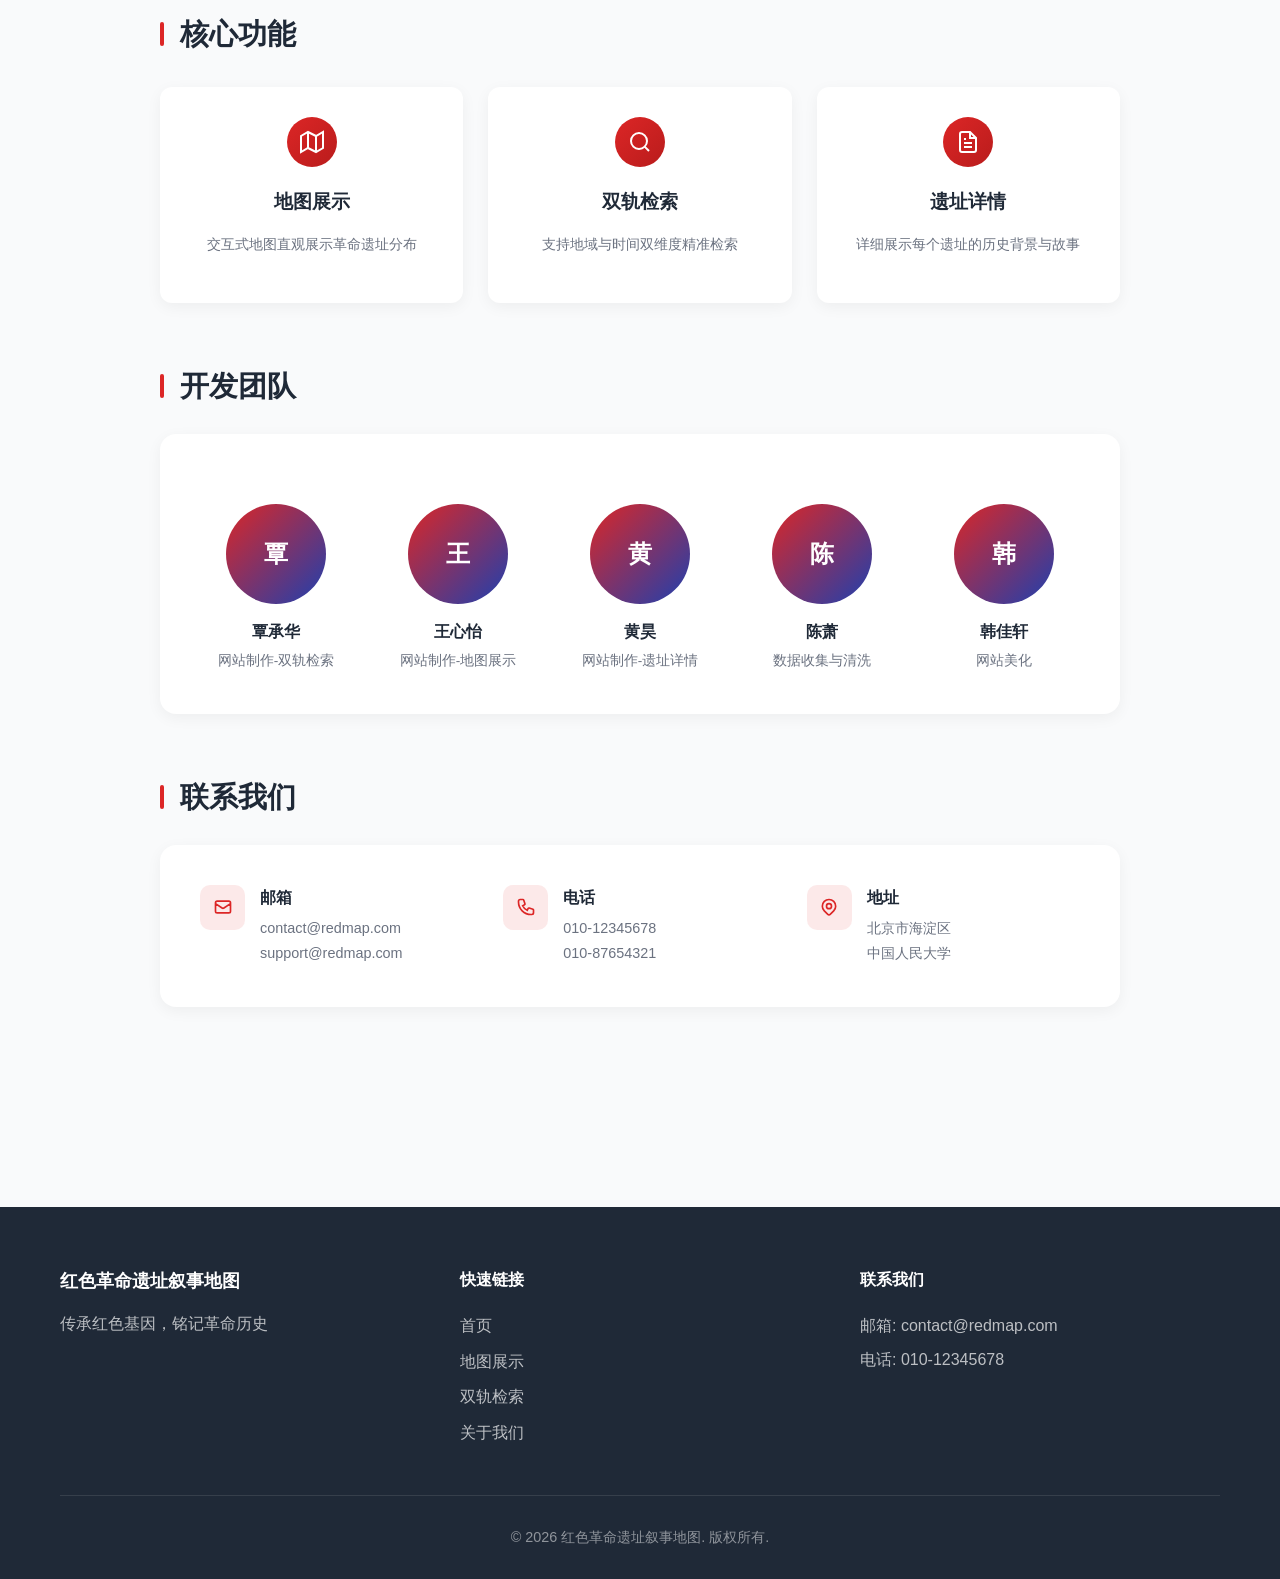
==== commit 56420f27: "Update about.html" ====
--- a/about.html
+++ b/about.html
@@ -237,7 +237,7 @@
                 <h2>项目简介</h2>
                 <p>红色革命遗址叙事地图是一个致力于记录、展示和传承中国革命历史的数字化平台。通过整合全国范围内的革命遗址资源，我们旨在打造一个集地图展示、信息检索、历史叙事于一体的综合性门户网站。</p>
                 <p>本项目由中国人民大学数字档案馆牵头开发，汇聚了历史学、地理学、计算机科学等多领域专家的智慧，力求为用户提供准确、全面、生动的革命历史信息服务。</p>
-                <img src="https://trae-api-cn.mchost.guru/api/ide/v1/text_to_image?prompt=red%20revolutionary%20museum%20interior%20with%20historical%20exhibits&image_size=landscape_16_9" alt="革命历史展览">
+                <img src="site-images/site-R-029.png" alt="革命历史展览">
             </div>
 
             <div class="section">
